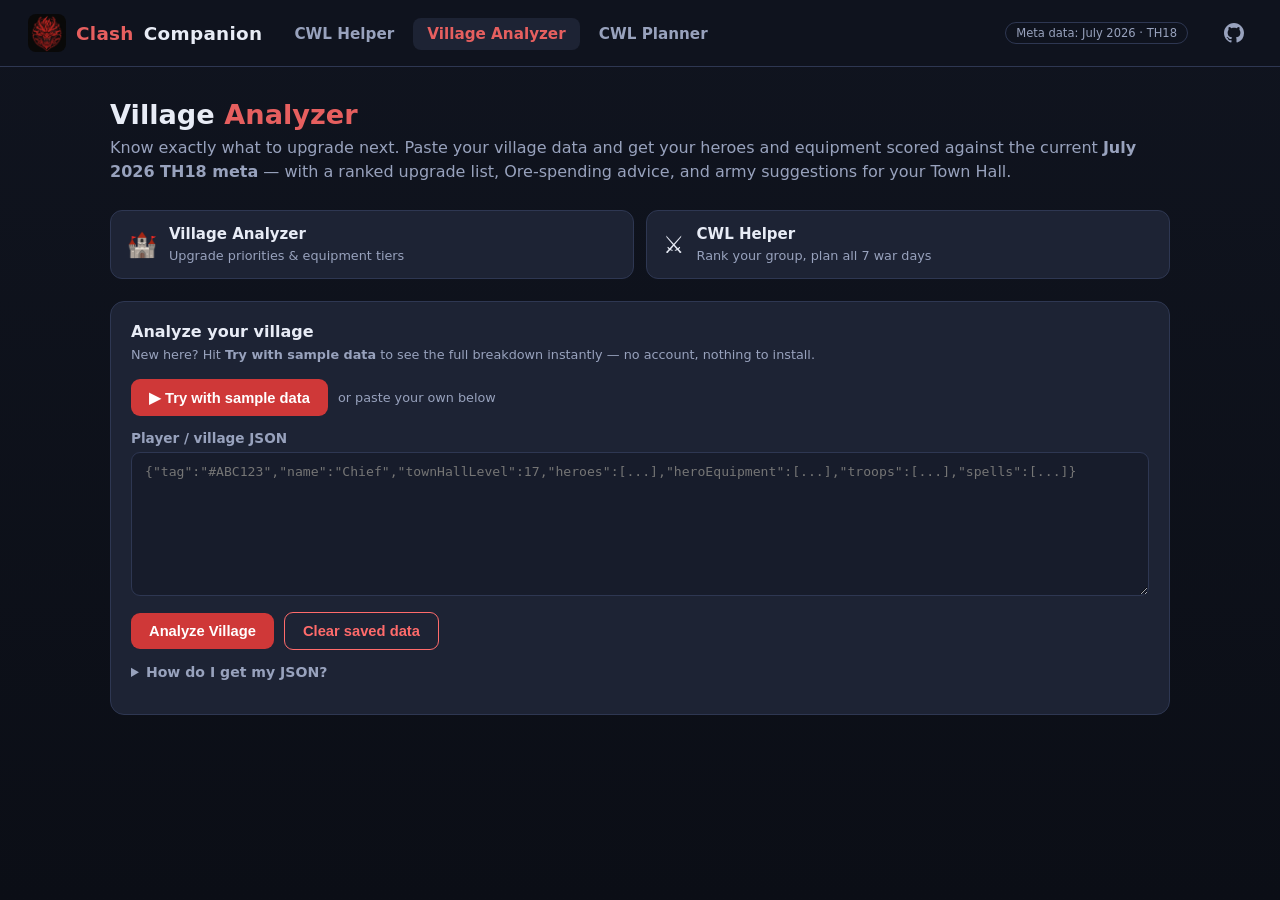
==== analyzer.html @ e8fc0f6b "Make CWL Helper the home page CWL Helper is the differentiated tool, so it takes the root URL and th" ====
<!DOCTYPE html>
<html lang="en">
<head>
  <meta charset="UTF-8" />
  <!-- Google Analytics (GA4) -->
  <script async src="https://www.googletagmanager.com/gtag/js?id=G-RZR3JSMYB6"></script>
  <script>
    window.dataLayer = window.dataLayer || [];
    function gtag(){dataLayer.push(arguments);}
    gtag('js', new Date());
    gtag('config', 'G-RZR3JSMYB6');
  </script>
  <meta name="viewport" content="width=device-width, initial-scale=1.0" />
  <title>Village Analyzer — Clash Companion</title>
  <meta name="description" content="Analyze your Clash of Clans village: hero levels, troop progress, and what to upgrade next. Free, no login required." />
  <link rel="canonical" href="https://clashcwl.com/analyzer.html" />
  <link rel="icon" type="image/jpeg" href="/assets/logo.jpeg" />
  <link rel="apple-touch-icon" href="/assets/logo.jpeg" />
  <meta name="theme-color" content="#0f1420" />
  <meta property="og:type" content="website" />
  <meta property="og:site_name" content="Clash Companion" />
  <meta property="og:title" content="Village Analyzer — Clash Companion" />
  <meta property="og:description" content="Analyze your Clash of Clans village: hero levels, troop progress, and what to upgrade next. Free, no login required." />
  <meta property="og:url" content="https://clashcwl.com/analyzer.html" />
  <meta property="og:image" content="https://clashcwl.com/assets/logo.jpeg" />
  <meta property="og:image:alt" content="Clash Companion logo" />
  <meta name="twitter:card" content="summary_large_image" />
  <meta name="twitter:title" content="Village Analyzer — Clash Companion" />
  <meta name="twitter:description" content="Analyze your Clash of Clans village: hero levels, troop progress, and what to upgrade next. Free, no login required." />
  <meta name="twitter:image" content="https://clashcwl.com/assets/logo.jpeg" />
  <link rel="stylesheet" href="css/style.css" />
</head>
<body>
  <nav>
    <div class="logo"><span class="logo-slot"><img src="assets/logo.jpeg" alt="logo" onerror="if(!this.dataset.f){this.dataset.f=1;this.src='assets/logo.png'}else{this.parentElement.classList.add('empty');this.remove()}" /></span>Clash<span>Companion</span></div>
    <div class="nav-links">
    <a href="index.html">CWL Helper</a>
    <a href="analyzer.html" class="active">Village Analyzer</a>
    <a href="cwl.html">CWL Planner</a>
    </div>
    <div class="spacer"></div>
    <div class="badge">Meta data: July 2026 · TH18</div>
    <a href="https://github.com/miras-dev/clashcwl" target="_blank" class="github-link" title="Contribute on GitHub">
      <svg height="20" width="20" viewBox="0 0 16 16" fill="currentColor"><path d="M8 0C3.58 0 0 3.58 0 8c0 3.54 2.29 6.53 5.47 7.59.4.07.55-.17.55-.38 0-.19-.01-.82-.01-1.49-2.01.37-2.53-.49-2.69-.94-.09-.23-.48-.94-.82-1.13-.28-.15-.68-.52-.01-.53.63-.01 1.08.58 1.23.82.72 1.21 1.87.87 2.33.66.07-.52.28-.87.51-1.07-1.78-.2-3.64-.89-3.64-3.95 0-.87.31-1.59.82-2.15-.08-.2-.36-1.02.08-2.12 0 0 .67-.21 2.2.82.64-.18 1.32-.27 2-.27.68 0 1.36.09 2 .27 1.53-1.04 2.2-.82 2.2-.82.44 1.1.16 1.92.08 2.12.51.56.82 1.27.82 2.15 0 3.07-1.87 3.75-3.65 3.95.29.25.54.73.54 1.48 0 1.07-.01 1.93-.01 2.2 0 .21.15.46.55.38A8.013 8.013 0 0016 8c0-4.42-3.58-8-8-8z"></path></svg>
    </a>
  </nav>

  <main>
    <h1>Village <span class="gold">Analyzer</span></h1>
    <p class="subtitle">
      Know exactly what to upgrade next. Paste your village data and get your heroes and
      equipment scored against the current <strong>July 2026 TH18 meta</strong> — with a
      ranked upgrade list, Ore-spending advice, and army suggestions for your Town Hall.
    </p>

    <!-- What this app does — visible before any data entry, so a first-time
         visitor sees the value instead of an empty textarea. -->
    <div class="tool-grid" id="toolGrid">
      <a class="tool-card" href="#analyzeCard">
        <div class="tool-ico">🏰</div>
        <div><strong>Village Analyzer</strong><span class="muted small">Upgrade priorities &amp; equipment tiers</span></div>
      </a>
      <a class="tool-card" href="index.html">
        <div class="tool-ico">⚔️</div>
        <div><strong>CWL Helper</strong><span class="muted small">Rank your group, plan all 7 war days</span></div>
      </a>
    </div>

    <div class="card" id="analyzeCard">
      <div class="row" style="justify-content:space-between; align-items:flex-start; gap:12px">
        <div>
          <h3 style="margin:0">Analyze your village</h3>
          <p class="muted small" style="margin-top:4px">
            New here? Hit <strong>Try with sample data</strong> to see the full breakdown instantly —
            no account, nothing to install.
          </p>
        </div>
      </div>

      <div class="row" style="margin:14px 0">
        <button id="sampleBtn">▶ Try with sample data</button>
        <span class="muted small">or paste your own below</span>
      </div>

      <label for="jsonInput">Player / village JSON</label>
      <textarea id="jsonInput" rows="8" placeholder='{"tag":"#ABC123","name":"Chief","townHallLevel":17,"heroes":[...],"heroEquipment":[...],"troops":[...],"spells":[...]}'></textarea>
      <div class="row" style="margin-top:12px">
        <button id="analyzeBtn">Analyze Village</button>
        <button id="clearBtn" class="danger">Clear saved data</button>
      </div>
      <div id="parseError" class="error" style="display:none"></div>
      <details style="margin-top:14px">
        <summary>How do I get my JSON?</summary>
        <p class="muted" style="margin-top:8px">
          1. Create a free account at <code>developer.clashofclans.com</code> and generate an API key.<br />
          2. Call <code>GET https://api.clashofclans.com/v1/players/%23YOURTAG</code> with the key.<br />
          3. Paste the whole response here. Sites like Clash of Stats or Discord bots (ClashKing)
          can also export this JSON for you.<br />
          <em>Note:</em> the official API exposes heroes, equipment, troops and spells — defense
          levels aren't public, but if your JSON includes a <code>buildings</code> array (from a
          layout-export tool) we'll show those too.
        </p>
      </details>
    </div>

    <div id="results" style="display:none">
      <div class="card" id="playerSummary"></div>

      <h2>Heroes</h2>
      <div class="grid3" id="heroCards"></div>

      <h2>Hero Equipment</h2>
      <div class="card">
        <table id="equipTable">
          <thead>
            <tr><th>Equipment</th><th>Hero</th><th>Rarity</th><th>Level</th><th>Progress</th><th>Meta tier</th></tr>
          </thead>
          <tbody></tbody>
        </table>
      </div>

      <h2>Upgrade Priorities</h2>
      <div class="card" id="priorities"></div>

      <div class="grid2">
        <div>
          <h2>Troops</h2>
          <div class="card" id="troopsList"></div>
        </div>
        <div>
          <h2>Spells</h2>
          <div class="card" id="spellsList"></div>
        </div>
      </div>

      <div id="buildingsSection" style="display:none">
        <h2>Defenses / Buildings</h2>
        <div class="card" id="buildingsList"></div>
      </div>

      <h2>Recommended Armies for your Town Hall</h2>
      <div id="armySuggestions"></div>

      <h2 id="coach">Ask the <span class="gold">AI Coach</span></h2>
      <p class="subtitle">
        The coach knows the July 2026 game state<span id="playerStatus" class="pill gold" style="display:none"> and your village ✔</span>.
        Ask about upgrade order, army comps, or hero equipment.
      </p>

      <details class="card" style="padding:16px 20px">
        <summary>⚙️&nbsp;Coach settings — built-in coach vs AI-powered</summary>
        <div style="margin-top:14px">
          <p class="muted">
            By default the coach answers instantly from the built-in July 2026 knowledge base.
            For deeper, conversational coaching you can connect your own OpenAI API key — it's
            stored only in this browser and sent only to <code>api.openai.com</code>. Every AI
            answer is grounded in the same knowledge base plus your analyzed village.
          </p>
          <label for="apiKey">OpenAI API key (optional)</label>
          <div class="row">
            <input type="password" id="apiKey" placeholder="sk-..." style="max-width:360px" />
            <select id="modelSelect" style="max-width:160px">
              <option value="gpt-5-mini">gpt-5-mini</option>
              <option value="gpt-5">gpt-5</option>
              <option value="gpt-4.1">gpt-4.1</option>
              <option value="gpt-4o">gpt-4o</option>
            </select>
            <button id="saveKeyBtn" class="secondary">Save</button>
            <button id="clearKeyBtn" class="danger">Remove</button>
            <span id="keyStatus" class="muted small"></span>
          </div>
        </div>
      </details>

      <details class="card" style="padding:16px 20px" id="kbSettingsDetails">
        <summary>📦&nbsp;Game Release Data — edit local knowledge base</summary>
        <div style="margin-top:14px">
          <p class="muted">
            This JSON represents the Clash of Clans release data (heroes, equipment, armies, updates, etc.) used by the coach to formulate answers. You can edit this JSON to update the coach's knowledge. It is stored in your browser's local storage.
          </p>
          <label for="kbJsonInput">Release Data JSON</label>
          <textarea id="kbJsonInput" rows="12" style="font-family: monospace; font-size: 11px; margin-bottom:12px"></textarea>
          <div class="row">
            <button id="saveKbBtn" class="secondary">Save Release Data</button>
            <button id="resetKbBtn" class="danger">Reset to Default</button>
            <span id="kbStatus" class="muted small"></span>
          </div>
        </div>
      </details>

      <div class="suggestions" id="suggestions">
        <button class="secondary">What should I upgrade first?</button>
        <button class="secondary">Best army for my Town Hall?</button>
        <button class="secondary">How should I spend my Ores?</button>
        <button class="secondary">Which equipment matters most?</button>
      </div>

      <div class="chat-box">
        <div class="chat-msgs" id="chatMsgs">
          <div class="msg bot">Hey Chief! 👋 I've got your village loaded. Ask me what to upgrade next, which army suits your Town Hall, or how to spend your Ores.</div>
        </div>
        <div class="chat-input">
          <input type="text" id="chatInput" placeholder="Ask your coach…" autocomplete="off" />
          <button id="sendBtn">Send</button>
        </div>
      </div>
    </div>
  </main>

  <script src="js/idmap.js"></script>
  <script src="js/data.js"></script>
  <script src="js/analyzer.js"></script>
  <script src="js/coach.js"></script>
</body>
</html>
---- css/style.css ----
/* Clash Companion — shared styles */
:root {
  --bg: #10141f;
  --bg2: #171c2b;
  --card: #1d2334;
  --card2: #232a3e;
  --border: #2e3752;
  --text: #e8ecf6;
  --muted: #98a2bd;
  --primary: #cf3838;  /* brand fill: buttons (white-on-red passes AA at 4.91) */
  --primary2: #b52f2f; /* brand hover */
  /* Lighter tint for brand-coloured TEXT. #cf3838 on the dark bg is only
     3.74:1 — below the 4.5:1 AA threshold. This passes on --bg and --card. */
  --primary-text: #e65f5f;
  --gold: #f6b93b;     /* data accents: progress, levels, TH */
  --gold2: #e0a12f;
  --accent: #5b8cff;
  --green: #3ddc84;
  --red: #ff6b6b;
  --purple: #b07cff;
}

* { margin: 0; padding: 0; box-sizing: border-box; }

/* Nothing may be wider than the screen. body has overflow-x:hidden, but that
   only hides the spill — the content is still cut off and unreadable, which is
   what kept happening on phones. These three rules fix the cause instead:
   flex/grid children may shrink below their content, media scales down, and
   long unbroken strings (clan tags, URLs) wrap instead of forcing a wider box. */
img, svg, video, canvas, table { max-width: 100%; }
/* break-word only splits a word when it genuinely cannot fit, unlike
   `anywhere`, which also breaks short words like WINS mid-string. */
h1, h2, h3, h4, p, span, div, td, th, li { overflow-wrap: break-word; }

body {
  font-family: "Segoe UI", system-ui, -apple-system, sans-serif;
  background: linear-gradient(180deg, var(--bg) 0%, #0b0e16 100%);
  color: var(--text);
  min-height: 100vh;
}

/* ---------- nav ---------- */
nav {
  display: flex; align-items: center; gap: 18px;
  padding: 14px 28px;
  background: rgba(16, 20, 31, 0.92);
  border-bottom: 1px solid var(--border);
  position: sticky; top: 0; z-index: 50;
  backdrop-filter: blur(8px);
}
nav .logo { display: flex; align-items: center; gap: 10px; font-size: 1.15rem; font-weight: 800; color: var(--primary-text); letter-spacing: .3px; }
nav .logo span { color: var(--text); font-weight: 600; }
/* logo slot — drop your image at assets/logo.png and it fills automatically */
.logo-slot { display: inline-flex; align-items: center; justify-content: center; width: 38px; height: 38px; flex: none; }
.logo-slot img { width: 100%; height: 100%; object-fit: contain; border-radius: 8px; }
.logo-slot.empty { border: 2px dashed var(--border); border-radius: 8px; }
nav a {
  color: var(--muted); text-decoration: none; font-weight: 600; font-size: .95rem;
  padding: 7px 14px; border-radius: 8px; transition: .15s; white-space: nowrap;
}
nav a:hover { color: var(--text); background: var(--card); }
nav a.active { color: var(--primary-text); background: var(--card); }
nav .spacer { flex: 1; }
nav .badge {
  font-size: .72rem; color: var(--muted); border: 1px solid var(--border);
  padding: 3px 10px; border-radius: 999px; white-space: nowrap;
}
nav .logo { white-space: nowrap; flex: none; }

/* Mobile: the logo stays put and the links become a swipeable strip.
   Without this the nowrap links force ~540px of horizontal page overflow. */
@media (max-width: 900px) {
  nav .badge, nav .spacer { display: none; }
  nav {
    gap: 10px; padding: 10px 14px;
    /* let children shrink instead of pushing the page wider */
    min-width: 0;
  }
  nav .nav-links {
    display: flex; gap: 6px; align-items: center;
    flex: 1 1 auto; min-width: 0;
    overflow-x: auto; overscroll-behavior-x: contain;
    -webkit-overflow-scrolling: touch;
    scrollbar-width: none;
    /* fade the right edge to hint there's more to swipe */
    -webkit-mask-image: linear-gradient(to right, #000 calc(100% - 24px), transparent 100%);
            mask-image: linear-gradient(to right, #000 calc(100% - 24px), transparent 100%);
  }
  nav .nav-links::-webkit-scrollbar { display: none; }
  nav a {
    padding: 13px 14px;            /* ≥44px tall — meets touch-target guidance */
    font-size: .9rem; flex: none;
    scroll-snap-align: start;
  }
  /* The wordmark left the links only ~98px on a 375px screen, hiding every
     destination but the first. Keep the icon, drop the text, and the links
     get the width back. */
  nav .logo { font-size: 0; gap: 0; }
  .logo-slot { width: 32px; height: 32px; }
  main { padding: 22px 16px 64px; }
  h1 { font-size: 1.45rem; }
}

/* Nothing may exceed the viewport width — a single overflowing child
   (wide table, long tag) otherwise scrolls the whole page sideways. */
html, body { max-width: 100%; overflow-x: hidden; }

/* ---------- tool grid (landing) ---------- */
.tool-grid {
  display: grid; grid-template-columns: repeat(auto-fit, minmax(210px, 1fr));
  gap: 12px; margin-bottom: 22px;
}
.tool-card {
  display: flex; align-items: center; gap: 12px;
  background: var(--card); border: 1px solid var(--border); border-radius: 12px;
  padding: 14px 16px; text-decoration: none; color: var(--text);
  transition: border-color .15s, transform .15s, background .15s;
}
.tool-card:hover { border-color: var(--primary); background: var(--card2); transform: translateY(-2px); }
.tool-card .tool-ico { font-size: 1.5rem; flex: none; }
.tool-card strong { display: block; font-size: .94rem; margin-bottom: 2px; }
.tool-card .small { line-height: 1.35; }

/* ---------- loading / busy states ---------- */
@keyframes cc-spin { to { transform: rotate(360deg); } }
.spinner {
  display: inline-block; width: 13px; height: 13px; flex: none;
  border: 2px solid rgba(255,255,255,.25); border-top-color: #fff;
  border-radius: 50%; animation: cc-spin .7s linear infinite;
  vertical-align: -2px; margin-right: 7px;
}
.spinner.dark { border-color: rgba(152,162,189,.3); border-top-color: var(--primary-text); }
.busy { pointer-events: none; opacity: .6; }

main { max-width: 1100px; margin: 0 auto; padding: 32px 20px 80px; }

h1 { font-size: 1.7rem; margin-bottom: 6px; }
h1 .gold { color: var(--primary-text); }
.subtitle { color: var(--muted); margin-bottom: 26px; line-height: 1.5; }

h2 { font-size: 1.15rem; margin: 28px 0 12px; color: var(--primary-text); }
h3 { font-size: 1rem; margin-bottom: 8px; }

.card {
  background: var(--card); border: 1px solid var(--border);
  border-radius: 14px; padding: 20px; margin-bottom: 18px;
}

/* ---------- buttons & inputs ---------- */
button, .btn {
  background: var(--primary); color: #fff; border: none; cursor: pointer;
  font-weight: 700; font-size: .92rem; padding: 10px 18px; border-radius: 9px;
  transition: .15s;
}
button:hover, .btn:hover { background: var(--primary2); }
button.secondary { background: var(--card2); color: var(--text); border: 1px solid var(--border); }
button.secondary:hover { background: var(--border); }
button.danger { background: transparent; color: var(--red); border: 1px solid var(--red); }
button:disabled { opacity: .5; cursor: not-allowed; }

textarea, input[type=text], input[type=password], input[type=url], select {
  width: 100%; background: var(--bg2); color: var(--text);
  border: 1px solid var(--border); border-radius: 9px;
  padding: 11px 13px; font-size: .92rem; font-family: inherit;
}
textarea { font-family: ui-monospace, Menlo, monospace; font-size: .82rem; resize: vertical; }
textarea:focus, input:focus, select:focus { outline: none; border-color: var(--primary); }
label { display: block; font-size: .85rem; color: var(--muted); margin: 12px 0 6px; font-weight: 600; }

.row { display: flex; gap: 10px; flex-wrap: wrap; align-items: center; }
.grid2 { display: grid; grid-template-columns: 1fr 1fr; gap: 18px; }
.grid3 { display: grid; grid-template-columns: repeat(3, 1fr); gap: 14px; }
@media (max-width: 800px) { .grid2, .grid3 { grid-template-columns: 1fr; } }

/* Grid and flex children default to min-width:auto, which lets their content
   push them wider than the track — that is what made score bars and stat boxes
   spill past the right edge of the phone. Allowing them to shrink means a
   percentage width is always a percentage of the screen, never of the content. */
.grid2 > *, .grid3 > *, .row > * { min-width: 0; }
.grid2, .grid3 { max-width: 100%; }

.muted { color: var(--muted); font-size: .88rem; line-height: 1.55; }
.small { font-size: .8rem; }
.error { color: var(--red); font-size: .88rem; margin-top: 8px; }
.success { color: var(--green); font-size: .88rem; margin-top: 8px; }

/* ---------- progress bars ---------- */
.progress {
  height: 9px; background: var(--bg2); border-radius: 6px; overflow: hidden; margin-top: 6px;
}
.progress > div { height: 100%; background: linear-gradient(90deg, var(--gold), #ffd873); border-radius: 6px; }
.progress.maxed > div { background: linear-gradient(90deg, var(--green), #7dffbc); }

/* ---------- tier chips ---------- */
.tier {
  display: inline-block; min-width: 34px; text-align: center;
  font-weight: 800; font-size: .78rem; padding: 3px 8px; border-radius: 7px;
}
.tier-sss { background: #ffd700; color: #3a2c00; }
.tier-ss  { background: #f6b93b; color: #3a2c00; }
.tier-s   { background: #b07cff; color: #221244; }
.tier-a   { background: #5b8cff; color: #0e1c40; }
.tier-b   { background: #3ddc84; color: #063d22; }
.tier-c   { background: #98a2bd; color: #1c2233; }
.tier-f   { background: #454e66; color: #b7bed2; }

.pill {
  display: inline-block; font-size: .75rem; font-weight: 700;
  padding: 3px 10px; border-radius: 999px; border: 1px solid var(--border); color: var(--muted);
}
.pill.epic { color: var(--purple); border-color: var(--purple); }
.pill.common { color: var(--accent); border-color: var(--accent); }
.pill.gold { color: var(--gold); border-color: var(--gold); }

/* ---------- tables ---------- */
/* Wide tables scroll inside their own card instead of widening the page.
   Cards get the scroll container so the layout never breaks on a phone. */
.card { overflow-x: auto; }
table { width: 100%; border-collapse: collapse; font-size: .88rem; }
th { text-align: left; color: var(--muted); font-size: .78rem; text-transform: uppercase; letter-spacing: .5px; padding: 8px 10px; border-bottom: 1px solid var(--border); }
td { padding: 9px 10px; border-bottom: 1px solid rgba(46, 55, 82, .5); vertical-align: middle; }
tr:last-child td { border-bottom: none; }

/* On a phone these tables are 6-7 columns wide, which forces horizontal
   scrolling and hides columns off-screen. Below 700px each row becomes its own
   stacked card: the column name moves to the left as a label, the value sits on
   the right, and everything reads top-to-bottom with no sideways scroll.
   Cell labels come from data-label, set by labelTableCells() in data.js. */
@media (max-width: 700px) {
  table, tbody, tr, td { display: block; width: 100%; }
  thead { position: absolute; width: 1px; height: 1px; overflow: hidden; clip: rect(0 0 0 0); white-space: nowrap; }

  tr {
    background: var(--card2);
    border: 1px solid var(--border);
    border-radius: 12px;
    padding: 4px 2px;
    margin-bottom: 10px;
  }
  tr:last-child { margin-bottom: 0; }

  td {
    display: flex;
    align-items: center;
    justify-content: space-between;
    gap: 12px;
    padding: 8px 12px;
    border-bottom: 1px solid rgba(46, 55, 82, .4);
    text-align: right;
  }
  tr td:last-child { border-bottom: none; }

  td::before {
    content: attr(data-label);
    flex: 0 0 auto;
    color: var(--muted);
    font-size: .72rem;
    text-transform: uppercase;
    letter-spacing: .5px;
    text-align: left;
  }
  /* A cell with no label (spacer or action column) shouldn't reserve space. */
  td:not([data-label])::before { content: none; }

  /* Long values wrap instead of pushing the row wide. */
  td > * { min-width: 0; }
}

/* ---------- hero cards ---------- */
.hero-card { background: var(--card2); border: 1px solid var(--border); border-radius: 12px; padding: 16px; }
.hero-card .lvl { font-size: 1.5rem; font-weight: 800; color: var(--gold); }
.hero-card .lvl small { font-size: .85rem; color: var(--muted); font-weight: 600; }

/* ---------- base gallery ---------- */
.base-grid { display: grid; grid-template-columns: repeat(auto-fill, minmax(300px, 1fr)); gap: 18px; }
.base-card { background: var(--card); border: 1px solid var(--border); border-radius: 14px; overflow: hidden; display: flex; flex-direction: column; }
.base-card img { width: 100%; aspect-ratio: 16/10; object-fit: cover; background: var(--bg2); }
.base-card .no-img {
  width: 100%; aspect-ratio: 16/10; display: flex; align-items: center; justify-content: center;
  background: repeating-linear-gradient(45deg, var(--bg2), var(--bg2) 12px, var(--card2) 12px, var(--card2) 24px);
  color: var(--muted); font-weight: 700;
}
.base-card .body { padding: 14px 16px 16px; display: flex; flex-direction: column; gap: 8px; flex: 1; }

.drop-zone {
  border: 2px dashed var(--border); border-radius: 12px; padding: 26px; text-align: center;
  color: var(--muted); cursor: pointer; transition: .15s;
}
.drop-zone:hover, .drop-zone.dragover { border-color: var(--primary); color: var(--text); }

/* ---------- chat ---------- */
.chat-box {
  display: flex; flex-direction: column; height: 62vh; min-height: 420px;
  background: var(--card); border: 1px solid var(--border); border-radius: 14px; overflow: hidden;
}
.chat-msgs { flex: 1; overflow-y: auto; padding: 20px; display: flex; flex-direction: column; gap: 14px; }
.msg { max-width: 82%; padding: 12px 16px; border-radius: 14px; font-size: .92rem; line-height: 1.55; white-space: pre-wrap; }
.msg.user { align-self: flex-end; background: var(--accent); color: #fff; border-bottom-right-radius: 4px; }
.msg.bot { align-self: flex-start; background: var(--card2); border: 1px solid var(--border); border-bottom-left-radius: 4px; }
.msg.bot strong { color: var(--gold); }
.msg.thinking { color: var(--muted); font-style: italic; }
.chat-input { display: flex; gap: 10px; padding: 14px; border-top: 1px solid var(--border); background: var(--bg2); }
.chat-input input { flex: 1; }
.suggestions { display: flex; gap: 8px; flex-wrap: wrap; margin: 12px 0; }
.suggestions button { font-size: .8rem; padding: 7px 12px; }

details { margin-bottom: 14px; }
summary { cursor: pointer; color: var(--muted); font-weight: 600; font-size: .88rem; }
code {
  background: var(--bg2); padding: 2px 6px; border-radius: 5px; font-size: .82rem;
  /* long API paths / JSON snippets must wrap rather than widen the page */
  overflow-wrap: anywhere; word-break: break-word;
}

/* ---------- github link ---------- */
nav a.github-link {
  display: inline-flex;
  align-items: center;
  justify-content: center;
  padding: 8px;
  border-radius: 50%;
  width: 36px;
  height: 36px;
  flex: none;
  margin-left: 10px;
}
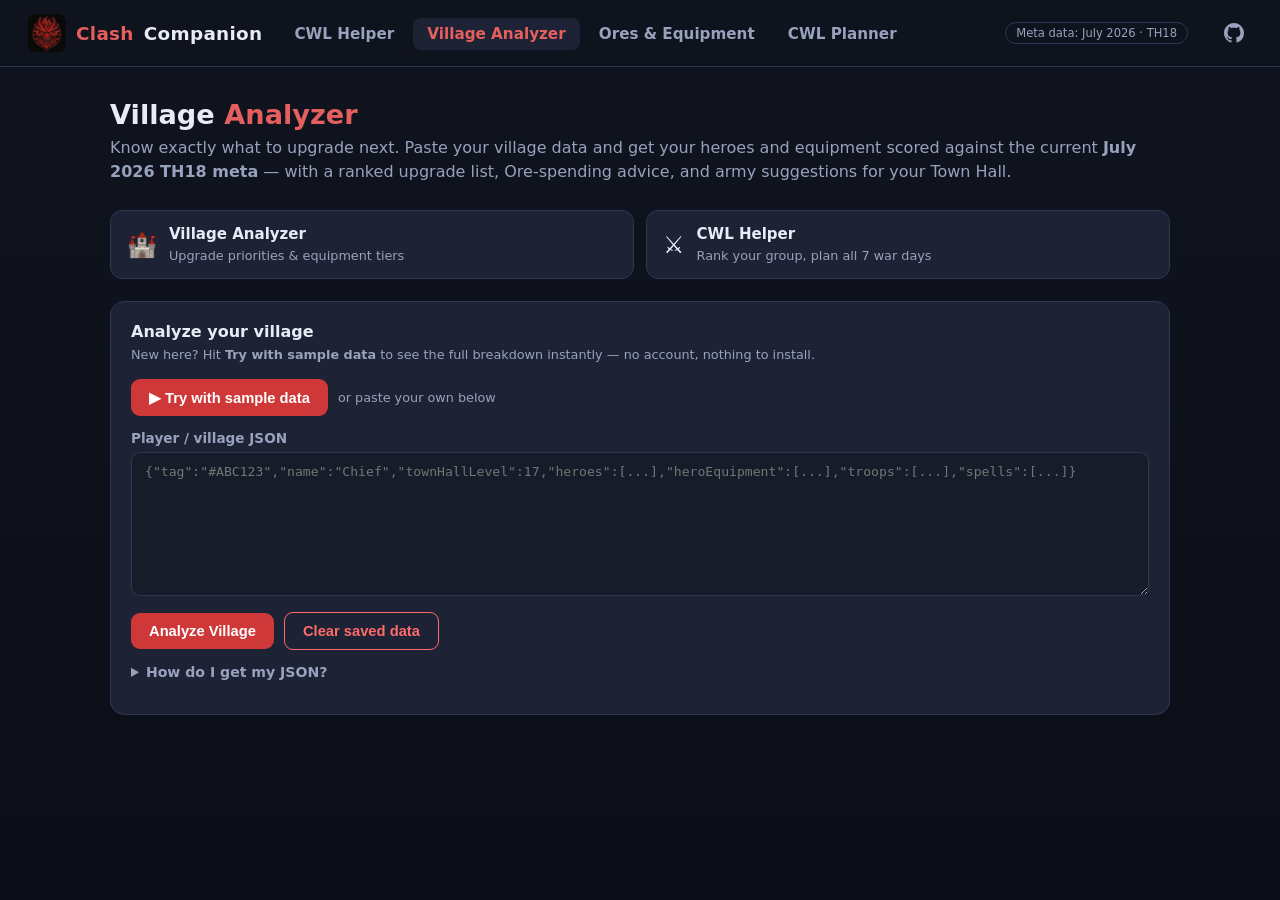
==== commit ecc16321: "Rank our war map by the game's own order, add an Ore calculator The war map sorted our side with pla" ====
--- a/analyzer.html
+++ b/analyzer.html
@@ -36,6 +36,7 @@
     <div class="nav-links">
     <a href="index.html">CWL Helper</a>
     <a href="analyzer.html" class="active">Village Analyzer</a>
+    <a href="ores.html">Ores &amp; Equipment</a>
     <a href="cwl.html">CWL Planner</a>
     </div>
     <div class="spacer"></div>
@@ -140,6 +141,19 @@
 
       <h2>Recommended Armies for your Town Hall</h2>
       <div id="armySuggestions"></div>
+
+      <h2>ZapQuake <span class="gold">planner</span></h2>
+      <p class="subtitle">
+        Pick what you want gone. This answers with your own spell levels — no setup,
+        one recommendation, and the maths behind it.
+      </p>
+      <div class="card">
+        <div class="row" style="gap:10px;flex-wrap:wrap">
+          <select id="zqTarget" style="max-width:220px"></select>
+          <select id="zqLevel" style="max-width:150px"></select>
+        </div>
+        <div id="zapquakeBody" style="margin-top:14px"></div>
+      </div>
 
       <h2 id="coach">Ask the <span class="gold">AI Coach</span></h2>
       <p class="subtitle">
@@ -210,6 +224,8 @@
   <script src="js/idmap.js"></script>
   <script src="js/data.js"></script>
   <script src="js/analyzer.js"></script>
+  <script src="js/zqdata.js"></script>
+  <script src="js/zapquake.js"></script>
   <script src="js/coach.js"></script>
 </body>
 </html>
--- a/css/style.css
+++ b/css/style.css
@@ -324,3 +324,203 @@
   flex: none;
   margin-left: 10px;
 }
+
+/* ---------- war map ----------
+   Mirrors the in-game CWL map: your line-up on the left, the opponent's on the
+   right, paired by map position. The board keeps a cool, snow-field tint so it
+   reads as a battlefield rather than another table. */
+.wm-card { background: var(--bg2); }
+.wm-board {
+  margin-top: 12px;
+  border-radius: 12px;
+  padding: 12px 10px;
+  background:
+    linear-gradient(180deg, rgba(146,180,214,.16) 0%, rgba(96,132,170,.10) 55%, rgba(30,40,60,.10) 100%),
+    repeating-linear-gradient(45deg, rgba(255,255,255,.028) 0 18px, rgba(255,255,255,0) 18px 36px),
+    var(--card);
+  border: 1px solid var(--border);
+}
+.wm-head {
+  display: grid; grid-template-columns: 1fr 64px 1fr; gap: 8px;
+  align-items: center; margin-bottom: 10px;
+  font-size: .74rem; text-transform: uppercase; letter-spacing: .5px; color: var(--muted);
+}
+.wm-head > :last-child { text-align: right; }
+.wm-vs { text-align: center; font-weight: 800; color: var(--text); letter-spacing: 1px; }
+
+.wm-row {
+  display: grid; grid-template-columns: 1fr 64px 1fr; gap: 8px;
+  align-items: stretch; margin-bottom: 8px;
+}
+.wm-side {
+  background: rgba(12,17,28,.55);
+  border: 1px solid var(--border);
+  border-radius: 10px;
+  padding: 8px 10px;
+  min-width: 0;
+}
+/* Your side is a button: tapping it swaps the attacker for that base. */
+button.wm-you {
+  font: inherit; color: inherit; text-align: left; cursor: pointer;
+  transition: border-color .15s, background .15s;
+}
+button.wm-you:hover { border-color: var(--primary); background: rgba(207,56,56,.10); }
+.wm-them { border-color: rgba(255,255,255,.10); }
+
+.wm-slot { display: flex; align-items: center; gap: 10px; min-width: 0; }
+.wm-them .wm-slot { flex-direction: row-reverse; text-align: right; }
+.wm-empty { justify-content: center; opacity: .6; }
+
+.wm-th { position: relative; flex: none; width: 40px; height: 40px; }
+.wm-th img { width: 100%; height: 100%; object-fit: contain; }
+.wm-thlvl {
+  position: absolute; bottom: -3px; right: -4px;
+  background: var(--card); border: 1px solid var(--gold); color: var(--gold);
+  border-radius: 999px; padding: 0 5px; font-size: .66rem; font-weight: 800; line-height: 1.5;
+}
+.wm-name {
+  font-weight: 700; font-size: .84rem; min-width: 0;
+  overflow: hidden; text-overflow: ellipsis; white-space: nowrap;
+}
+
+.wm-mid { display: flex; flex-direction: column; align-items: center; justify-content: center; gap: 2px; }
+.wm-pos {
+  width: 26px; height: 26px; border-radius: 999px;
+  background: var(--card2); border: 1px solid var(--border);
+  display: flex; align-items: center; justify-content: center;
+  font-size: .74rem; font-weight: 800; color: var(--muted);
+}
+.wm-gap { font-size: .72rem; font-weight: 800; }
+
+/* The toggle that shows or hides our own column. Desktop shows both sides, so
+   it offers to hide; phones show theirs only, so it offers to show. */
+.wm-toggle {
+  font: inherit; font-size: .76rem; font-weight: 700;
+  color: var(--muted); cursor: pointer;
+  background: var(--card2); border: 1px solid var(--border);
+  border-radius: 999px; padding: 5px 12px;
+  transition: border-color .15s, color .15s;
+}
+.wm-toggle:hover { border-color: var(--primary); color: var(--text); }
+/* Only one of the two labels is ever live; which one depends on current state. */
+.wm-toggle-show { display: none; }
+
+/* Desktop shows both sides, so here the class means "hide ours" — the inverse
+   of what it means on a phone, where the column starts hidden. Each breakpoint
+   owns its own default and the class always flips it. */
+.wm-card.wm-show-you .wm-col-you { display: none; }
+.wm-card.wm-show-you .wm-head,
+.wm-card.wm-show-you .wm-row { grid-template-columns: 64px 1fr; }
+.wm-card.wm-show-you .wm-vs,
+.wm-card.wm-show-you .wm-gap { display: none; }
+.wm-card.wm-show-you .wm-toggle-show { display: inline; }
+.wm-card.wm-show-you .wm-toggle-hide { display: none; }
+
+@media (max-width: 700px) {
+  .wm-head, .wm-row { grid-template-columns: 1fr 34px 1fr; gap: 4px; }
+  .wm-side { padding: 6px 6px; }
+  /* Shrink the art before the name: a truncated name is useless, and the
+     Town Hall level is on the badge either way. */
+  .wm-th { width: 26px; height: 26px; }
+  .wm-slot { gap: 6px; }
+  .wm-name { font-size: .72rem; white-space: normal; overflow: visible; line-height: 1.2; }
+  .wm-pos { width: 22px; height: 22px; font-size: .68rem; }
+  .wm-board { padding: 10px 6px; }
+  .wm-thlvl { font-size: .6rem; padding: 0 4px; }
+
+  /* Phones default to the opponent's line-up alone: that is what you plan
+     against, and dropping our column buys back the width their names need.
+     With one side left there is nothing to compare across, so the gap column
+     goes too and the map position moves beside the base it belongs to.
+
+     The class means the opposite of what it does on desktop — here it adds our
+     column back — so every rule above is inverted for this breakpoint. */
+  .wm-card:not(.wm-show-you) .wm-col-you { display: none; }
+  .wm-card:not(.wm-show-you) .wm-head,
+  .wm-card:not(.wm-show-you) .wm-row { grid-template-columns: 34px 1fr; }
+  .wm-card:not(.wm-show-you) .wm-vs,
+  .wm-card:not(.wm-show-you) .wm-gap { display: none; }
+  .wm-card:not(.wm-show-you) .wm-name { font-size: .82rem; }
+
+  /* Toggled on, the phone shows the same two-column board as desktop. */
+  .wm-card.wm-show-you .wm-col-you { display: block; }
+  .wm-card.wm-show-you .wm-head,
+  .wm-card.wm-show-you .wm-row { grid-template-columns: 1fr 34px 1fr; }
+  .wm-card.wm-show-you .wm-vs,
+  .wm-card.wm-show-you .wm-gap { display: block; }
+
+  .wm-toggle-show { display: inline; }
+  .wm-toggle-hide { display: none; }
+  .wm-card.wm-show-you .wm-toggle-show { display: none; }
+  .wm-card.wm-show-you .wm-toggle-hide { display: inline; }
+}
+
+/* ---------------- Ore & Equipment calculator ----------------
+   Ore quantities are the whole point of this page, so they get chips sized to
+   be read at a glance rather than table text. Colours follow the in-game ores:
+   Shiny is plain, Glowy is blue, Starry is gold. */
+.ore-controls {
+  display: grid; grid-template-columns: 2fr 1fr 1fr; gap: 10px;
+  margin-top: 14px; align-items: end;
+}
+.ore-controls label { display: block; margin-bottom: 4px; }
+/* The shared input rule covers text/password/url but not number, so these
+   would otherwise fall back to the browser's ~38px default — too narrow to
+   type a two-digit level into on a phone. */
+.ore-controls input[type=number] {
+  width: 100%;
+  background: var(--bg2); color: var(--text);
+  border: 1px solid var(--border); border-radius: 9px;
+  padding: 11px 13px; font-size: .92rem; font-family: inherit;
+}
+.ore-controls input[type=number]:focus { outline: none; border-color: var(--primary); }
+
+/* The potion panel reuses .ore-controls but with three equal fields rather
+   than a wide select plus two narrow numbers. */
+.potion-controls { grid-template-columns: 1fr 1fr 1fr; }
+#shortJobs {
+  width: 100%; max-width: 220px;
+  background: var(--bg2); color: var(--text);
+  border: 1px solid var(--border); border-radius: 9px;
+  padding: 11px 13px; font-size: .92rem; font-family: inherit;
+}
+#shortJobs:focus { outline: none; border-color: var(--primary); }
+.ore-check {
+  display: inline-flex; align-items: center; gap: 8px;
+  margin: 0; font-size: .88rem; color: var(--text); font-weight: 600;
+  cursor: pointer;
+}
+.ore-check input { width: 17px; height: 17px; accent-color: var(--primary); cursor: pointer; }
+
+.ore-total {
+  background: var(--bg2);
+  border: 1px solid var(--border);
+  border-radius: 12px;
+  padding: 14px;
+}
+.ore-chips { display: flex; flex-wrap: wrap; gap: 8px; margin-top: 10px; }
+.ore-chip {
+  display: inline-flex; align-items: baseline; gap: 4px;
+  background: var(--card2); border: 1px solid var(--border);
+  border-radius: 999px; padding: 6px 12px;
+  font-weight: 800; font-size: .95rem;
+}
+.ore-glowy  { border-color: var(--accent); color: var(--accent); }
+.ore-starry { border-color: var(--gold); color: var(--gold); }
+
+/* Milestone rows are where Glowy and Starry are actually spent — the levels
+   worth planning around, so they are tinted out of the run of plain rows. */
+.ore-milestone { background: rgba(246,185,59,.06); }
+.ore-done { opacity: .55; }
+
+@media (max-width: 700px) {
+  /* Stack the controls: three fields across a phone leaves the number inputs
+     too narrow to type into. */
+  .ore-controls { grid-template-columns: 1fr 1fr; }
+  .ore-controls > :first-child { grid-column: 1 / -1; }
+  /* Here all three are number fields, so the medal budget takes the full row
+     rather than the equipment select. */
+  .potion-controls > :first-child { grid-column: auto; }
+  .potion-controls > :last-child { grid-column: 1 / -1; }
+  .ore-chip { font-size: .88rem; padding: 5px 10px; }
+}
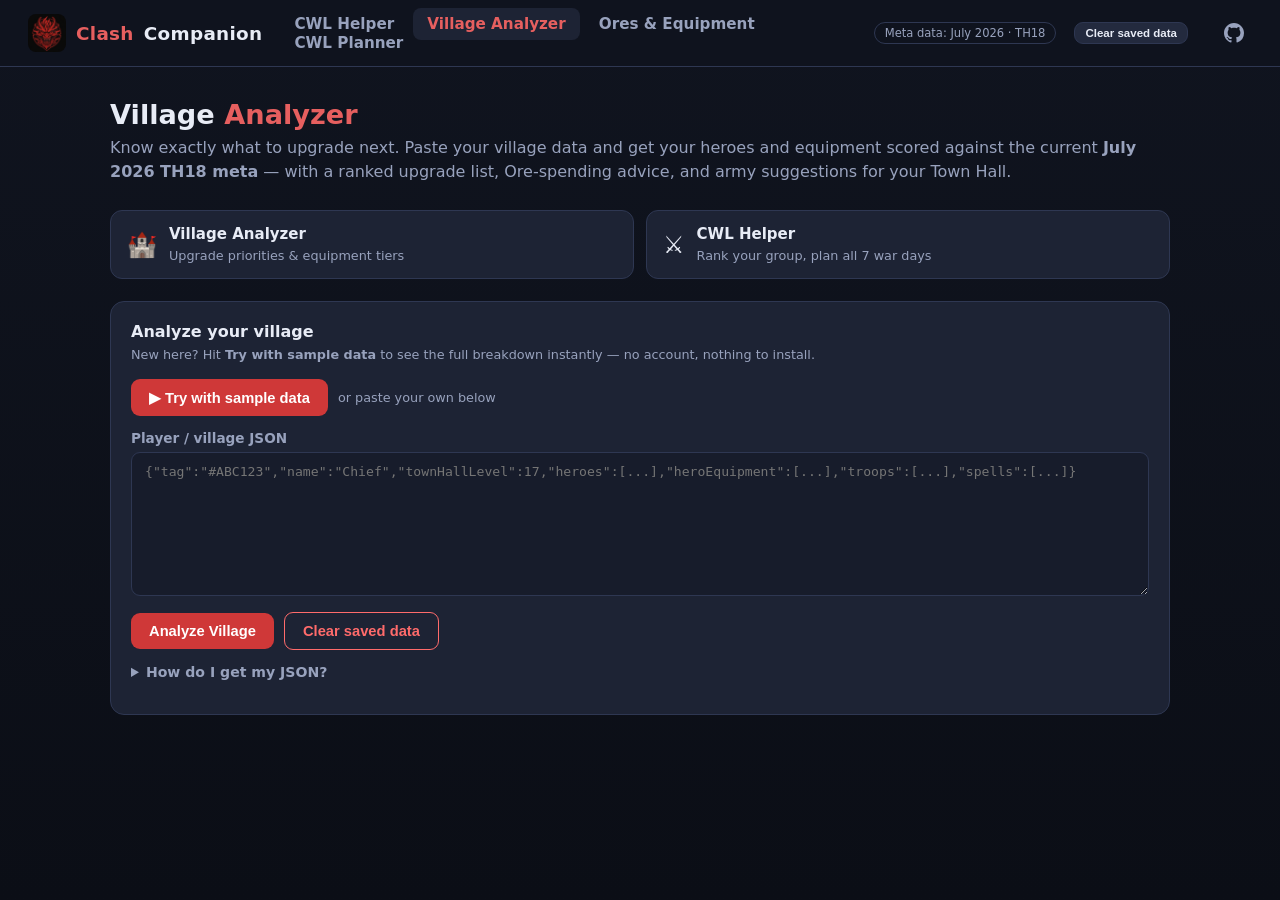
==== commit a90364a6: "Add a Clear saved data button to the nav Everything this site keeps lives in the browser, spread acr" ====
--- a/analyzer.html
+++ b/analyzer.html
@@ -227,5 +227,6 @@
   <script src="js/zqdata.js"></script>
   <script src="js/zapquake.js"></script>
   <script src="js/coach.js"></script>
+  <script src="js/reset.js"></script>
 </body>
 </html>
--- a/css/style.css
+++ b/css/style.css
@@ -65,6 +65,13 @@
   font-size: .72rem; color: var(--muted); border: 1px solid var(--border);
   padding: 3px 10px; border-radius: 999px; white-space: nowrap;
 }
+/* Deliberately quiet: it wipes saved work, so it should not compete with the
+   page's real actions. It gains a red border on hover, where the intent is
+   already deliberate. */
+nav .nav-clear {
+  font-size: .72rem; padding: 4px 10px; white-space: nowrap; flex: none;
+}
+nav .nav-clear:hover { border-color: var(--red); color: var(--red); background: var(--card2); }
 nav .logo { white-space: nowrap; flex: none; }
 
 /* Mobile: the logo stays put and the links become a swipeable strip.
@@ -87,6 +94,10 @@
             mask-image: linear-gradient(to right, #000 calc(100% - 24px), transparent 100%);
   }
   nav .nav-links::-webkit-scrollbar { display: none; }
+  /* The bar is already tight here — badge and spacer are hidden — so the label
+     drops to an icon rather than eating the room the links need. */
+  nav .nav-clear { font-size: 0; padding: 5px 8px; }
+  nav .nav-clear::after { content: "🗑"; font-size: .9rem; }
   nav a {
     padding: 13px 14px;            /* ≥44px tall — meets touch-target guidance */
     font-size: .9rem; flex: none;
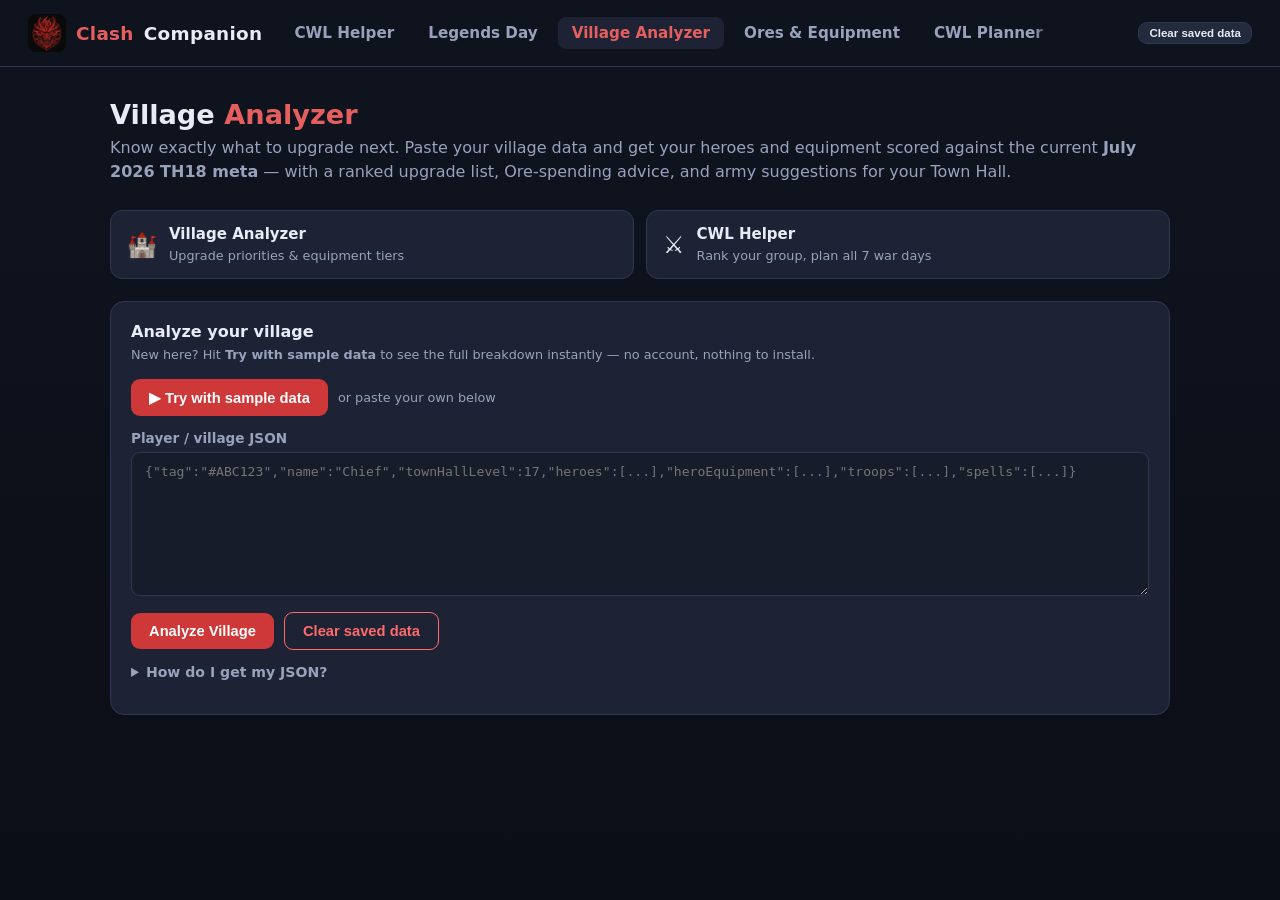
==== commit f2c4027a: "Add a Legends Day page and drop the GitHub link from the header The header icon linked out of the ap" ====
--- a/analyzer.html
+++ b/analyzer.html
@@ -35,15 +35,13 @@
     <div class="logo"><span class="logo-slot"><img src="assets/logo.jpeg" alt="logo" onerror="if(!this.dataset.f){this.dataset.f=1;this.src='assets/logo.png'}else{this.parentElement.classList.add('empty');this.remove()}" /></span>Clash<span>Companion</span></div>
     <div class="nav-links">
     <a href="index.html">CWL Helper</a>
+    <a href="legends.html">Legends Day</a>
     <a href="analyzer.html" class="active">Village Analyzer</a>
     <a href="ores.html">Ores &amp; Equipment</a>
     <a href="cwl.html">CWL Planner</a>
     </div>
     <div class="spacer"></div>
     <div class="badge">Meta data: July 2026 · TH18</div>
-    <a href="https://github.com/miras-dev/clashcwl" target="_blank" class="github-link" title="Contribute on GitHub">
-      <svg height="20" width="20" viewBox="0 0 16 16" fill="currentColor"><path d="M8 0C3.58 0 0 3.58 0 8c0 3.54 2.29 6.53 5.47 7.59.4.07.55-.17.55-.38 0-.19-.01-.82-.01-1.49-2.01.37-2.53-.49-2.69-.94-.09-.23-.48-.94-.82-1.13-.28-.15-.68-.52-.01-.53.63-.01 1.08.58 1.23.82.72 1.21 1.87.87 2.33.66.07-.52.28-.87.51-1.07-1.78-.2-3.64-.89-3.64-3.95 0-.87.31-1.59.82-2.15-.08-.2-.36-1.02.08-2.12 0 0 .67-.21 2.2.82.64-.18 1.32-.27 2-.27.68 0 1.36.09 2 .27 1.53-1.04 2.2-.82 2.2-.82.44 1.1.16 1.92.08 2.12.51.56.82 1.27.82 2.15 0 3.07-1.87 3.75-3.65 3.95.29.25.54.73.54 1.48 0 1.07-.01 1.93-.01 2.2 0 .21.15.46.55.38A8.013 8.013 0 0016 8c0-4.42-3.58-8-8-8z"></path></svg>
-    </a>
   </nav>
 
   <main>
--- a/css/style.css
+++ b/css/style.css
@@ -60,6 +60,16 @@
 }
 nav a:hover { color: var(--text); background: var(--card); }
 nav a.active { color: var(--primary-text); background: var(--card); }
+/* The destinations are one row that never wraps. They used to be inline text
+   in a plain div, so a fifth tool pushed the bar onto two lines at laptop
+   widths; as a flex row they shrink first and, if they still run out of room,
+   scroll the way they do on a phone. */
+nav .nav-links {
+  display: flex; align-items: center; gap: 6px;
+  flex: 0 1 auto; min-width: 0;
+  overflow-x: auto; overscroll-behavior-x: contain; scrollbar-width: none;
+}
+nav .nav-links::-webkit-scrollbar { display: none; }
 nav .spacer { flex: 1; }
 nav .badge {
   font-size: .72rem; color: var(--muted); border: 1px solid var(--border);
@@ -73,6 +83,26 @@
 }
 nav .nav-clear:hover { border-color: var(--red); color: var(--red); background: var(--card2); }
 nav .logo { white-space: nowrap; flex: none; }
+
+/* Below a wide laptop the bar cannot hold everything. The meta badge goes
+   first — it is a footnote, and the links are the navigation — and the strip
+   fades at its right edge so it is clear the links keep going. */
+@media (max-width: 1300px) {
+  nav .badge { display: none; }
+  nav .nav-links {
+    -webkit-mask-image: linear-gradient(to right, #000 calc(100% - 24px), transparent 100%);
+            mask-image: linear-gradient(to right, #000 calc(100% - 24px), transparent 100%);
+  }
+}
+
+/* Tighter still: on a tablet the wordmark and the "Clear saved data" label are
+   the last things worth their width, so both drop to their icons and every
+   destination stays on the bar without a swipe. */
+@media (max-width: 1150px) {
+  nav .logo { font-size: 0; gap: 0; }
+  nav .nav-clear { font-size: 0; padding: 5px 8px; }
+  nav .nav-clear::after { content: "🗑"; font-size: .9rem; }
+}
 
 /* Mobile: the logo stays put and the links become a swipeable strip.
    Without this the nowrap links force ~540px of horizontal page overflow. */
@@ -94,19 +124,11 @@
             mask-image: linear-gradient(to right, #000 calc(100% - 24px), transparent 100%);
   }
   nav .nav-links::-webkit-scrollbar { display: none; }
-  /* The bar is already tight here — badge and spacer are hidden — so the label
-     drops to an icon rather than eating the room the links need. */
-  nav .nav-clear { font-size: 0; padding: 5px 8px; }
-  nav .nav-clear::after { content: "🗑"; font-size: .9rem; }
   nav a {
     padding: 13px 14px;            /* ≥44px tall — meets touch-target guidance */
     font-size: .9rem; flex: none;
     scroll-snap-align: start;
   }
-  /* The wordmark left the links only ~98px on a 375px screen, hiding every
-     destination but the first. Keep the icon, drop the text, and the links
-     get the width back. */
-  nav .logo { font-size: 0; gap: 0; }
   .logo-slot { width: 32px; height: 32px; }
   main { padding: 22px 16px 64px; }
   h1 { font-size: 1.45rem; }
@@ -222,6 +244,74 @@
 .pill.epic { color: var(--purple); border-color: var(--purple); }
 .pill.common { color: var(--accent); border-color: var(--accent); }
 .pill.gold { color: var(--gold); border-color: var(--gold); }
+
+/* ---------- segmented control ----------
+   A choice between two or three answers that are all worth seeing. Used for
+   the CWL war size in step 1 and the roster filter in step 4 — a select would
+   hide the alternative behind a tap in both. */
+.seg {
+  display: inline-flex; flex: none;
+  background: var(--bg2); border: 1px solid var(--border);
+  border-radius: 9px; padding: 3px;
+}
+.seg-btn {
+  background: transparent; color: var(--muted); border: none;
+  font-size: .78rem; font-weight: 700; padding: 6px 12px; border-radius: 7px;
+  white-space: nowrap;
+}
+.seg-btn:hover { background: var(--card2); color: var(--text); }
+.seg-btn.is-on, .seg-btn.is-on:hover {
+  background: var(--card2); color: var(--text); box-shadow: inset 0 0 0 1px var(--border);
+}
+
+/* ---------- your clan, in step 1 ----------
+   Who you are planning for: badge, name, league and the record the API already
+   hands us. The stat rail is the same chip idiom the player cards use in step
+   4, so the two read as one system. */
+.myclan {
+  margin-top: 16px; padding: 14px;
+  background: var(--bg2); border: 1px solid var(--border); border-radius: 12px;
+}
+.myclan-head { display: flex; align-items: center; gap: 12px; flex-wrap: wrap; }
+.myclan-badge { flex: none; object-fit: contain; }
+.myclan-id { display: flex; flex-direction: column; gap: 2px; min-width: 0; flex: 1 1 auto; }
+.myclan-id strong { font-size: 1.02rem; overflow-wrap: anywhere; }
+
+.stat-rail { display: flex; flex-wrap: wrap; gap: 8px; margin-top: 12px; }
+.stat {
+  display: flex; flex-direction: column; gap: 1px;
+  background: var(--card); border: 1px solid var(--border);
+  border-radius: 8px; padding: 5px 10px;
+}
+.stat i {
+  font-style: normal; font-size: .58rem; letter-spacing: .08em;
+  text-transform: uppercase; color: var(--muted);
+}
+.stat b { font-size: .86rem; font-variant-numeric: tabular-nums; }
+
+/* ---------- season setup rows ----------
+   One question a row: what is being asked on the left, the answer on the
+   right. */
+.setup-q {
+  display: flex; align-items: center; justify-content: space-between;
+  gap: 14px; flex-wrap: wrap;
+  padding: 12px 0; border-bottom: 1px solid var(--border);
+}
+.setup-q:last-of-type { border-bottom: none; padding-bottom: 4px; }
+/* The question, not every child — a `> div` selector here also caught the
+   segmented control and stacked its two options vertically. */
+.setup-label { display: flex; flex-direction: column; gap: 2px; min-width: 0; }
+.setup-q strong { font-size: .92rem; }
+#warSizeNote { color: var(--green); }
+
+/* Ranked league badge — icon + tier name. The icon sits on the text baseline
+   rather than above it so a badge inside a line of muted metadata does not
+   push the row taller than its neighbours. */
+.league-badge {
+  display: inline-flex; align-items: center; gap: 5px;
+  vertical-align: middle; white-space: nowrap;
+}
+.league-badge img { flex: none; object-fit: contain; }
 
 /* ---------- tables ---------- */
 /* Wide tables scroll inside their own card instead of widening the page.
@@ -321,19 +411,6 @@
   background: var(--bg2); padding: 2px 6px; border-radius: 5px; font-size: .82rem;
   /* long API paths / JSON snippets must wrap rather than widen the page */
   overflow-wrap: anywhere; word-break: break-word;
-}
-
-/* ---------- github link ---------- */
-nav a.github-link {
-  display: inline-flex;
-  align-items: center;
-  justify-content: center;
-  padding: 8px;
-  border-radius: 50%;
-  width: 36px;
-  height: 36px;
-  flex: none;
-  margin-left: 10px;
 }
 
 /* ---------- war map ----------
@@ -535,3 +612,446 @@
   .potion-controls > :last-child { grid-column: 1 / -1; }
   .ore-chip { font-size: .88rem; padding: 5px 10px; }
 }
+
+/* ---------------- who should play CWL ----------------
+ *
+ * The product's centrepiece, and the one view most people open on a phone. It
+ * was a table, which the generic mobile treatment below turned into eight
+ * stacked label/value rows per player — about 700px each, so a single player
+ * filled the screen and a 50-member clan ran to forty screens of scrolling.
+ *
+ * It is now a list of cards that happens to line up as a table on a wide screen.
+ * The layout is one grid, redefined at the breakpoint: on desktop the figures
+ * are columns under a shared header row; on a phone they become chips carrying
+ * their own labels, and the card collapses to two lines — who, and the call.
+ *
+ * Everything that JUSTIFIES the call — the ranked battles behind the score, the
+ * league history behind those — lives in a panel that opens on tap. That is the
+ * whole scrolling budget: the evidence is one tap deep for the one player you
+ * are deciding about, rather than pre-scrolled for all fifty.
+ */
+.elig-toolbar {
+  display: flex; align-items: center; justify-content: space-between;
+  gap: 12px; flex-wrap: wrap; margin: 14px 0 10px;
+}
+
+/* The single grid the header row and every card share, so the figures line up
+   down the list without any of them being a real table cell. */
+.elig-head, .elig-summary {
+  display: grid;
+  grid-template-columns: 30px minmax(0, 1fr) 44px 56px 50px 158px 84px 60px 18px;
+  gap: 9px; align-items: center;
+}
+.elig-head {
+  padding: 0 12px 8px;
+  font-size: .72rem; text-transform: uppercase; letter-spacing: .5px; color: var(--muted);
+}
+/* Four of the headers sort the list. They are real buttons rather than styled
+   spans so the keyboard reaches them, and they keep the header's own type — a
+   control that looks like a column heading is the point. */
+.elig-head button {
+  background: none; border: 0; padding: 0; text-align: left; cursor: pointer;
+  font: inherit; color: inherit; letter-spacing: inherit; text-transform: inherit;
+}
+.elig-head button:hover { background: none; color: var(--text); }
+.elig-head button.is-sorted { color: var(--text); }
+/* The arrow only appears on the active column, so the header row does not turn
+   into a row of decoration. */
+.elig-head button.is-sorted::after { content: " ↓"; }
+.elig-head button.is-sorted[data-dir="asc"]::after { content: " ↑"; }
+
+.elig-sort { display: flex; align-items: center; gap: 8px; min-width: 0; }
+.elig-sort label { margin: 0; flex: none; }
+/* The global select rule is width:100%, and a flex item defaults to a minimum
+   of its content — together they push the reverse button off the row on a
+   phone. This lets the select give up the width instead. */
+.elig-sort select {
+  width: auto; min-width: 0; max-width: 190px;
+  padding: 6px 10px; font-size: .8rem; font-weight: 600;
+}
+#eligSortDir { padding: 6px 10px; font-size: .78rem; white-space: nowrap; flex: none; }
+.elig-list { display: flex; flex-direction: column; gap: 8px; }
+/* The suggested-only view. A filter, never a re-rank — the numbering in the
+   cards is the full-clan ranking either way. */
+.elig-list.only-picks .elig-bench { display: none; }
+
+.elig-card {
+  background: var(--card); border: 1px solid var(--border);
+  border-radius: 12px; overflow: hidden;
+}
+/* Everyone outside the suggested line-up is still readable — they are the
+   players you might substitute in — just clearly not the recommendation. */
+.elig-bench { opacity: .62; }
+.elig-pick { border-color: rgba(61, 220, 132, .35); }
+
+.elig-summary {
+  width: 100%; padding: 10px 12px; text-align: left;
+  background: transparent; color: inherit; border: 0; border-radius: 0;
+  font: inherit;
+}
+button.elig-summary { cursor: pointer; }
+button.elig-summary:hover { background: var(--card2); }
+button.elig-summary:focus-visible { outline: 2px solid var(--primary-text); outline-offset: -2px; }
+.elig-summary > *, .elig-figures > * { min-width: 0; grid-row: 1; }
+/* On desktop the wrapper is a pass-through so its figures sit in the card's own
+   grid as columns; on a phone it becomes a real box and they wrap as chips. */
+.elig-figures { display: contents; }
+
+.elig-rank { grid-column: 1; color: var(--muted); font-size: .8rem; font-variant-numeric: tabular-nums; }
+.elig-id { grid-column: 2; display: flex; flex-direction: column; gap: 3px; }
+/* Clash names have no spaces to break at — "xX_DestroyerOfWorlds_Xx" is one
+   word — so the name is allowed to break mid-string rather than run under the
+   score sitting to its right. */
+.elig-name {
+  font-weight: 700; display: flex; align-items: center; gap: 6px; flex-wrap: wrap;
+  min-width: 0; overflow-wrap: anywhere;
+}
+.elig-sub { display: flex; align-items: center; gap: 6px; flex-wrap: wrap; font-size: .75rem; color: var(--muted); }
+.elig-tag { font-variant-numeric: tabular-nums; }
+.elig-tag::before { content: "·"; margin-right: 6px; }
+.elig-p { color: var(--green); border-color: var(--green); font-size: .68rem; padding: 2px 8px; }
+
+.fig { display: flex; flex-direction: column; gap: 1px; }
+/* The label is in the markup for the phone layout; on desktop the header row
+   above the list says the same thing once instead of fifty times. */
+.fig i { display: none; }
+.fig b { font-weight: 700; font-size: .86rem; font-variant-numeric: tabular-nums; }
+.fig-atk b, .fig-ev b, .fig-win b { font-weight: 600; font-size: .78rem; }
+.fig-ev b, .fig-win b { white-space: nowrap; }
+.fig-atk b, .fig-win b { color: var(--muted); }
+.fig.muted b { color: var(--muted); }
+.fig-em { color: var(--text); font-weight: 700; }
+.elig-score { grid-column: 4; }
+.elig-score b { font-size: 1.05rem; }
+.elig-unrated { font-size: .74rem; }
+.fig-th { grid-column: 3; }
+.fig-th b { color: var(--gold); }
+.fig-form { grid-column: 5; }
+.fig-atk { grid-column: 6; }
+.fig-ev { grid-column: 7; }
+.fig-win { grid-column: 8; }
+
+.elig-caret {
+  grid-column: 9; color: var(--muted); font-size: .72rem;
+  transition: transform .15s; text-align: right;
+}
+.elig-card.is-open .elig-caret { transform: rotate(90deg); }
+
+/* The call, in the verdict's own colour, directly under the numbers it is
+   drawn from. */
+.elig-verdict {
+  display: flex; gap: 8px; align-items: baseline;
+  margin: 0 12px 10px; padding: 7px 10px;
+  border-left: 3px solid var(--v); border-radius: 0 8px 8px 0;
+  background: var(--bg2);
+}
+.v-chip { flex: none; color: var(--v); font-weight: 800; font-size: .8rem; }
+.v-text { color: var(--muted); font-size: .8rem; line-height: 1.5; }
+
+.elig-detail { padding: 0 12px 12px; }
+
+.bl-panel {
+  display: grid; grid-template-columns: 1fr 1fr; gap: 18px;
+  background: var(--bg2); border: 1px solid var(--border);
+  border-radius: 10px; padding: 12px 14px; margin-bottom: 6px;
+}
+.bl-head {
+  font-size: .8rem; font-weight: 800; margin-bottom: 8px;
+  padding-bottom: 6px; border-bottom: 1px solid var(--border);
+}
+.bl-row {
+  display: grid; grid-template-columns: 52px 40px 52px 1fr;
+  gap: 8px; align-items: center;
+  padding: 4px 0; font-size: .8rem;
+}
+/* Each figure gets its own chip so the eye can run down a column, the game
+   shows them the same way. */
+.bl-troph, .bl-stars, .bl-dest {
+  background: var(--card2); border-radius: 6px;
+  padding: 3px 6px; text-align: center; font-weight: 700;
+}
+.bl-troph.up { color: var(--green); }
+.bl-stars { color: var(--muted); }
+.bl-stars.full { color: var(--gold); }
+.bl-when { font-size: .74rem; }
+/* The rest of an unbounded log. A clan with collected history has hundreds of
+   battles per player, and the recent ones are what answer "are they playing"; the
+   older ones are for checking, so they cost a tap rather than a screen. */
+.bl-more {
+  background: transparent; color: var(--muted); border: none;
+  font-size: .74rem; font-weight: 700; padding: 6px 0 2px;
+}
+.bl-more:hover { background: transparent; color: var(--text); text-decoration: underline; }
+
+@media (max-width: 700px) {
+  /* Two columns of four figures will not fit a phone, so the sides stack. */
+  .bl-panel { grid-template-columns: 1fr; gap: 14px; padding: 12px 10px; }
+
+  /* The timestamp is the only elastic figure here, so it takes the slack: at
+     fixed widths "15 hours ago" wrapped to three lines and stretched every row.
+     The three chips keep their size, since they are what the eye scans down. */
+  .bl-row { grid-template-columns: 46px 34px 52px minmax(0, 1fr); gap: 6px; }
+  .bl-when { text-align: right; white-space: nowrap; }
+}
+
+/* ---------- season history ---------- */
+/* Sits under the battle log in an expanded player row: the log is this week,
+   this is the months behind it. */
+.season-panel {
+  background: var(--bg2); border: 1px solid var(--border);
+  border-radius: 10px; padding: 12px 14px; margin-bottom: 6px;
+}
+.season-groups { margin-top: 10px; }
+/* One block per league. The gap between blocks is the tier change — trophy
+   totals are only comparable inside a block, never across one. */
+.season-group + .season-group { margin-top: 14px; }
+.season-group-head {
+  display: flex; align-items: center; gap: 7px;
+  padding-bottom: 6px; border-bottom: 1px solid var(--border);
+}
+.season-group-head img { flex: none; object-fit: contain; }
+.season-group-head strong { font-size: .84rem; }
+.season-group-head .muted { margin-left: auto; }
+
+.season-row, .season-cols {
+  display: grid; grid-template-columns: 1fr 88px 68px 74px;
+  gap: 10px; align-items: center;
+}
+.season-cols {
+  font-size: .7rem; text-transform: uppercase; letter-spacing: .04em;
+  padding: 7px 0 3px;
+}
+.season-row { padding: 5px 0; font-size: .82rem; }
+.season-cols span:not(:first-child),
+.season-row > span:not(.season-when) { text-align: right; }
+.season-when { font-size: .78rem; }
+/* Figures line up column-wise so a season is comparable to the one above it at
+   a glance, without the eye having to re-measure each number's width. */
+.season-troph, .season-place, .season-count {
+  font-weight: 700; font-variant-numeric: tabular-nums;
+}
+.season-place { color: var(--gold); }
+.season-count { color: var(--muted); font-weight: 600; }
+.season-count.full { color: var(--green); }
+/* The caveats matter — trophies do not compare across leagues — but they are
+   read once, not on every visit, so they fold away rather than adding a
+   paragraph under every player. */
+.season-note { margin: 10px 0 0; }
+.season-note summary { font-size: .76rem; }
+.season-note p { margin-top: 6px; line-height: 1.5; }
+
+@media (max-width: 700px) {
+  /* All four figures stay: attacks used is the reliability signal this panel is
+     opened for — whether they finish their seasons — and it is the only column
+     here that means the same thing in every league. Tightened instead of
+     dropped, since none of them need the width they had. */
+  .season-row, .season-cols { grid-template-columns: minmax(0, 1fr) 56px 38px 56px; gap: 6px; }
+  .season-troph, .season-place, .season-count { white-space: nowrap; }
+  /* The letter-spacing that gives these headings their tone at full width is
+     what makes them wrap here, so it goes rather than the columns. */
+  .season-cols { font-size: .58rem; letter-spacing: 0; }
+  .season-row { font-size: .78rem; }
+  .season-panel { padding: 12px 10px; }
+}
+
+/* ---------------- who should play CWL, on a phone ----------------
+   The card folds from a nine-column row into two lines: identity and score on
+   top, the figures as labelled chips below. The header row goes away with it —
+   at this width the labels ride on the chips instead.
+
+   This breaks earlier than the 700px used elsewhere on purpose. Eight columns
+   of figures need about 600px between them, so from roughly 900px down the name
+   column is squeezed to nothing and ordinary handles wrap mid-word — the cards
+   read better than a table long before the screen is phone-sized. */
+@media (max-width: 900px) {
+  .elig-head { display: none; }
+  /* The header is gone at this width, so the picker is the only way to sort —
+     it takes the full row rather than being squeezed beside the filter. */
+  .elig-toolbar { gap: 10px; }
+  .elig-sort { flex: 1 1 100%; }
+  .elig-sort select { flex: 1 1 auto; max-width: none; }
+
+  .elig-summary {
+    grid-template-columns: 22px minmax(0, 1fr) auto 14px;
+    grid-template-areas:
+      "rank id    score caret"
+      "figs figs  figs  figs";
+    gap: 8px 9px; padding: 10px 11px;
+  }
+  /* Row 1 is fixed by area; the figures below flow and wrap. */
+  .elig-summary > *, .elig-figures > * { grid-row: auto; grid-column: auto; }
+  .elig-rank { grid-area: rank; }
+  .elig-id { grid-area: id; }
+  .elig-score { grid-area: score; text-align: right; align-items: flex-end; }
+  .elig-caret { grid-area: caret; align-self: center; }
+  .elig-figures { grid-area: figs; display: flex; flex-wrap: wrap; gap: 6px; }
+
+  .elig-figures > .fig {
+    flex: 0 0 auto; background: var(--bg2); border: 1px solid var(--border);
+    border-radius: 8px; padding: 4px 8px; gap: 0;
+  }
+  .fig i {
+    display: block; font-size: .58rem; letter-spacing: .08em;
+    text-transform: uppercase; font-style: normal; color: var(--muted);
+  }
+  .fig b, .fig-atk b, .fig-ev b, .fig-win b { font-size: .78rem; }
+
+  /* The score is the answer to "should this player be in", so it gets the
+     weight a column heading used to carry for it. After the chip sizes above,
+     which it would otherwise lose to at equal specificity. */
+  .elig-score i { text-align: right; }
+  .elig-score b { font-size: 1.5rem; line-height: 1.05; }
+  .elig-score .elig-unrated { font-size: .72rem; }
+
+  /* The tag is how you tell two accounts with the same name apart, which is a
+     question you ask about one player, not while scanning fifty — so it moves
+     into the opened card rather than taking a line in every one. */
+  .elig-card:not(.is-open) .elig-tag { display: none; }
+
+  /* Collapsed, the rationale is a two-line trailer for the verdict; opened, it
+     is the argument in full. Same text either way — nothing is duplicated into
+     a second panel that could drift from this one. */
+  .elig-verdict { margin: 0 11px 10px; }
+  .elig-card:not(.is-open) .v-text {
+    display: -webkit-box; -webkit-line-clamp: 2; -webkit-box-orient: vertical; overflow: hidden;
+  }
+  .elig-detail { padding: 0 11px 11px; }
+}
+
+/* ---------- Legend day report (legends.html) ----------
+   One ranked day for one player: where the trophies started, what the eight
+   attacks earned, what the defences gave back, and every battle behind those
+   numbers. Built phone-first — this is a page people open on their phone in
+   the ten minutes after their last hit, so nothing here relies on a wide
+   screen or on hover to be readable. */
+.ld-report {
+  background: var(--card); border: 1px solid var(--border);
+  border-radius: 14px; padding: 18px; margin-bottom: 18px;
+}
+.ld-eyebrow {
+  font-size: .68rem; font-weight: 800; letter-spacing: .12em;
+  text-transform: uppercase; color: var(--gold);
+}
+.ld-top {
+  display: flex; align-items: flex-start; justify-content: space-between;
+  gap: 14px; flex-wrap: wrap;
+}
+.ld-who-head { min-width: 0; flex: 1 1 240px; }
+.ld-who-head h2 { margin: 4px 0 2px; font-size: 1.9rem; color: var(--text); line-height: 1.1; }
+.ld-who-head .ld-sub { color: var(--muted); font-size: .86rem; overflow-wrap: anywhere; }
+
+/* Current trophies: the one number that is live rather than derived, so it is
+   the one thing on the page boxed off on its own. */
+.ld-trophy {
+  flex: 0 1 auto; min-width: 0;
+  border: 1px solid var(--gold); border-radius: 12px;
+  background: rgba(246, 185, 59, .07); padding: 12px 18px;
+}
+.ld-trophy i {
+  font-style: normal; display: block; font-size: .64rem; font-weight: 800;
+  letter-spacing: .1em; text-transform: uppercase; color: var(--gold);
+}
+.ld-trophy b { font-size: 2.2rem; line-height: 1.1; font-variant-numeric: tabular-nums; }
+
+/* The four figures that answer "how did the day go" without scrolling. Each
+   keeps a coloured spine so attack, defence and net stay apart at a glance. */
+.ld-tiles {
+  display: grid; grid-template-columns: repeat(4, 1fr);
+  gap: 10px; margin-top: 16px;
+}
+.ld-tile {
+  background: var(--bg2); border: 1px solid var(--border);
+  border-left: 3px solid var(--border); border-radius: 10px; padding: 10px 12px;
+  min-width: 0;
+}
+.ld-tile i {
+  font-style: normal; display: block; font-size: .62rem; font-weight: 800;
+  letter-spacing: .09em; text-transform: uppercase; color: var(--muted);
+}
+.ld-tile b { display: block; font-size: 1.55rem; line-height: 1.15; font-variant-numeric: tabular-nums; }
+.ld-tile span { display: block; font-size: .72rem; color: var(--muted); }
+.ld-tile.is-attack { border-left-color: var(--gold); }
+.ld-tile.is-attack b { color: var(--gold); }
+.ld-tile.is-defense { border-left-color: var(--accent); }
+.ld-tile.is-defense b { color: var(--accent); }
+.ld-tile.is-net.up { border-left-color: var(--green); }
+.ld-tile.is-net.up b { color: var(--green); }
+.ld-tile.is-net.down { border-left-color: var(--red); }
+.ld-tile.is-net.down b { color: var(--red); }
+
+/* Which day is being read. A strip rather than a dropdown: the net movement
+   sits on every chip, so the week reads as a shape before anything is tapped. */
+.ld-days {
+  display: flex; gap: 8px; margin: 16px 0 0;
+  overflow-x: auto; overscroll-behavior-x: contain; scrollbar-width: none;
+  padding-bottom: 2px;
+}
+.ld-days::-webkit-scrollbar { display: none; }
+.ld-day {
+  flex: none; display: flex; flex-direction: column; gap: 1px; align-items: flex-start;
+  background: var(--bg2); color: var(--text); border: 1px solid var(--border);
+  border-radius: 10px; padding: 7px 12px; font-weight: 700;
+  scroll-snap-align: start;
+}
+.ld-day:hover { background: var(--card2); }
+.ld-day i { font-style: normal; font-size: .68rem; color: var(--muted); font-weight: 700; }
+.ld-day b { font-size: .84rem; font-variant-numeric: tabular-nums; }
+.ld-day b.up { color: var(--green); }
+.ld-day b.down { color: var(--red); }
+.ld-day.is-on, .ld-day.is-on:hover {
+  border-color: var(--primary); background: rgba(207, 56, 56, .12);
+}
+
+/* Attacks beside defences — the same idiom the eligibility panel uses, so the
+   two pages read as one system. */
+.ld-cols { display: grid; grid-template-columns: 1fr 1fr; gap: 14px; margin-top: 16px; }
+.ld-cols > * { min-width: 0; }
+.ld-list {
+  background: var(--bg2); border: 1px solid var(--border);
+  border-radius: 12px; padding: 12px 6px 6px;
+}
+.ld-list-head {
+  display: flex; align-items: baseline; justify-content: space-between;
+  gap: 10px; padding: 0 10px 8px;
+}
+.ld-list-head h3 { margin: 0; font-size: 1.05rem; }
+.ld-list.atk .ld-list-head h3 { color: var(--gold); }
+.ld-list.def .ld-list-head h3 { color: var(--accent); }
+.ld-list-head .ld-sum { font-weight: 800; font-variant-numeric: tabular-nums; }
+.ld-list-head .ld-sum.up { color: var(--green); }
+.ld-list-head .ld-sum.down { color: var(--red); }
+
+.ld-row {
+  display: flex; align-items: center; gap: 10px;
+  padding: 7px 10px; border-radius: 8px;
+}
+.ld-row + .ld-row { border-top: 1px solid rgba(46, 55, 82, .5); }
+.ld-i { flex: none; width: 14px; color: var(--muted); font-size: .74rem; text-align: right; }
+.ld-when { flex: none; width: 76px; color: var(--muted); font-size: .8rem; font-variant-numeric: tabular-nums; }
+.ld-vs { flex: 1 1 auto; min-width: 0; display: flex; align-items: baseline; gap: 10px; justify-content: space-between; }
+.ld-name { min-width: 0; overflow: hidden; text-overflow: ellipsis; white-space: nowrap; font-weight: 600; font-size: .9rem; }
+.ld-res { flex: none; color: var(--muted); font-size: .76rem; white-space: nowrap; font-variant-numeric: tabular-nums; }
+/* On attack a triple is the result worth spotting; on defence a hold is. */
+.ld-res.good { color: var(--gold); }
+.ld-delta { flex: none; width: 46px; text-align: right; font-weight: 800; font-variant-numeric: tabular-nums; }
+.ld-delta.up { color: var(--green); }
+.ld-delta.down { color: var(--red); }
+.ld-empty { color: var(--muted); font-size: .84rem; padding: 8px 10px 14px; }
+
+/* Phones. The report is one column, the tiles pair up rather than shrinking to
+   an unreadable quarter-width, and each battle row gives its opponent the whole
+   line with the stars and destruction tucked underneath. */
+@media (max-width: 760px) {
+  .ld-report { padding: 14px 12px; }
+  .ld-who-head h2 { font-size: 1.5rem; }
+  .ld-trophy { padding: 10px 14px; }
+  .ld-trophy b { font-size: 1.7rem; }
+  .ld-tiles { grid-template-columns: 1fr 1fr; }
+  .ld-tile b { font-size: 1.3rem; }
+  .ld-cols { grid-template-columns: 1fr; }
+  .ld-row { gap: 8px; padding: 8px; }
+  .ld-i { display: none; }
+  .ld-when { width: 66px; font-size: .74rem; }
+  .ld-vs { flex-direction: column; align-items: flex-start; gap: 0; }
+  .ld-name { max-width: 100%; }
+}
